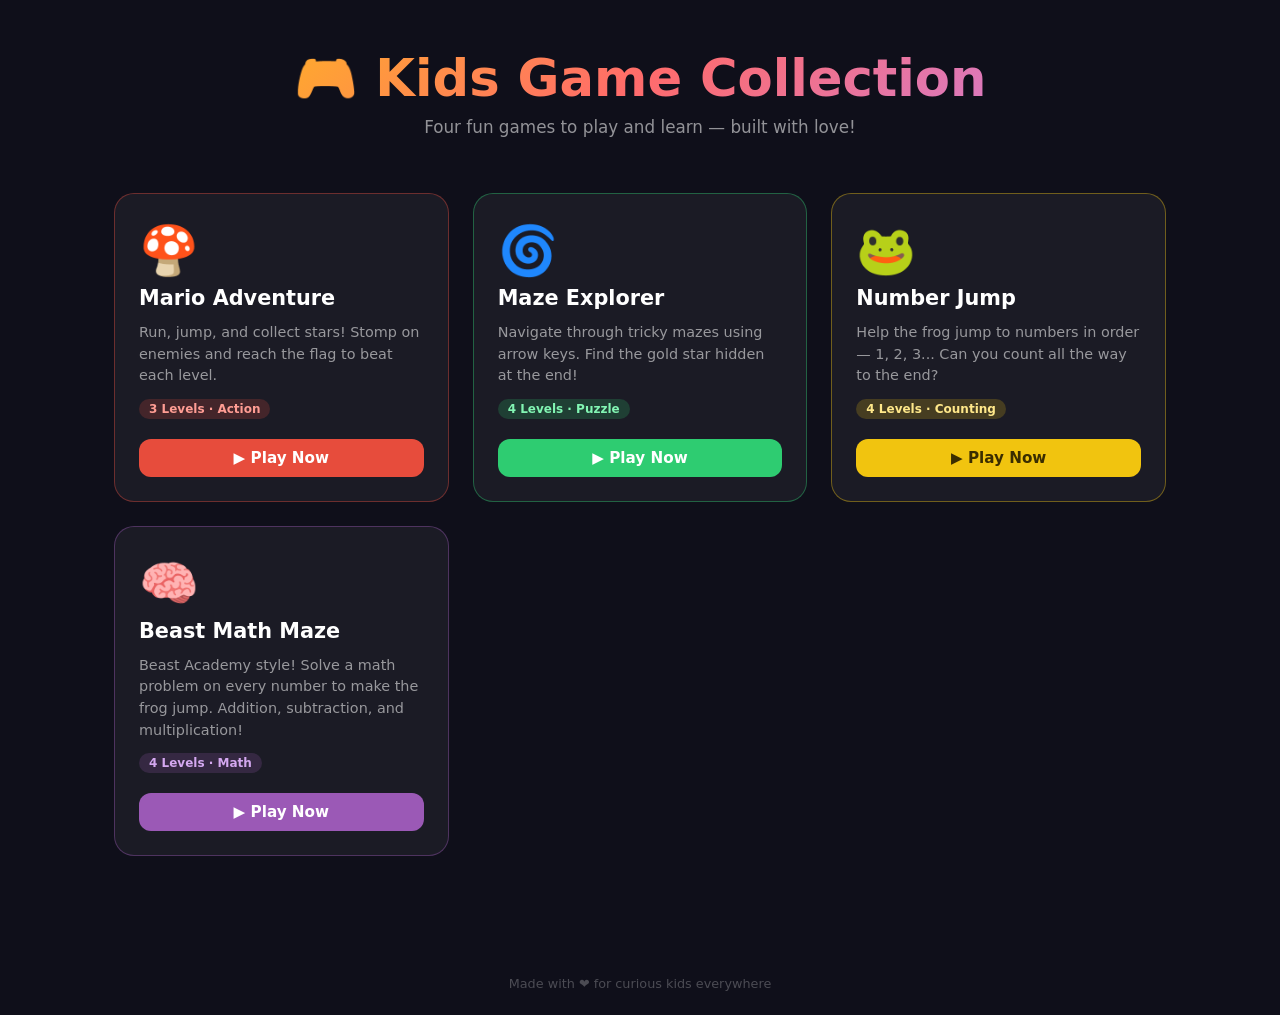
==== index.html @ bf74cb50 "Initial commit: kids games collection Add landing page with four browser-based games for kids: maze " ====
<!DOCTYPE html>
<html lang="en">
<head>
<meta charset="UTF-8">
<meta name="viewport" content="width=device-width, initial-scale=1.0">
<title>🎮 Kids Game Collection</title>
<link rel="stylesheet" href="style.css">
</head>
<body>

<header class="site-header">
  <h1>🎮 Kids Game Collection</h1>
  <p>Four fun games to play and learn — built with love!</p>
</header>

<main class="game-grid">

  <a href="games/mario.html" class="game-card card-mario">
    <div class="icon">🍄</div>
    <h2>Mario Adventure</h2>
    <p>Run, jump, and collect stars! Stomp on enemies and reach the flag to beat each level.</p>
    <span class="badge">3 Levels · Action</span>
    <span class="play-btn">▶ Play Now</span>
  </a>

  <a href="games/maze.html" class="game-card card-maze">
    <div class="icon">🌀</div>
    <h2>Maze Explorer</h2>
    <p>Navigate through tricky mazes using arrow keys. Find the gold star hidden at the end!</p>
    <span class="badge">4 Levels · Puzzle</span>
    <span class="play-btn">▶ Play Now</span>
  </a>

  <a href="games/number-maze.html" class="game-card card-number">
    <div class="icon">🐸</div>
    <h2>Number Jump</h2>
    <p>Help the frog jump to numbers in order — 1, 2, 3... Can you count all the way to the end?</p>
    <span class="badge">4 Levels · Counting</span>
    <span class="play-btn">▶ Play Now</span>
  </a>

  <a href="games/beast-maze.html" class="game-card card-beast">
    <div class="icon">🧠</div>
    <h2>Beast Math Maze</h2>
    <p>Beast Academy style! Solve a math problem on every number to make the frog jump. Addition, subtraction, and multiplication!</p>
    <span class="badge">4 Levels · Math</span>
    <span class="play-btn">▶ Play Now</span>
  </a>

</main>

<footer class="site-footer">
  Made with ❤️ for curious kids everywhere
</footer>

</body>
</html>
---- style.css ----
* { box-sizing: border-box; margin: 0; padding: 0; }

body {
  background: #0f0f1a;
  font-family: 'Segoe UI', system-ui, sans-serif;
  color: #fff;
  min-height: 100vh;
}

a { text-decoration: none; color: inherit; }

/* ── Header ── */
.site-header {
  text-align: center;
  padding: 3rem 1rem 1.5rem;
}
.site-header h1 {
  font-size: clamp(2rem, 5vw, 3.2rem);
  font-weight: 800;
  background: linear-gradient(135deg, #FFD700 0%, #FF6B6B 50%, #C084FC 100%);
  -webkit-background-clip: text;
  -webkit-text-fill-color: transparent;
  background-clip: text;
  margin-bottom: 0.5rem;
}
.site-header p {
  color: rgba(255,255,255,0.55);
  font-size: 1.05rem;
}

/* ── Game grid ── */
.game-grid {
  display: grid;
  grid-template-columns: repeat(auto-fit, minmax(260px, 1fr));
  gap: 1.5rem;
  max-width: 1100px;
  margin: 2rem auto;
  padding: 0 1.5rem 4rem;
}

.game-card {
  background: rgba(255,255,255,0.05);
  border: 1px solid rgba(255,255,255,0.1);
  border-radius: 20px;
  padding: 2rem 1.5rem 1.5rem;
  display: flex;
  flex-direction: column;
  gap: 0.75rem;
  transition: transform 0.2s, border-color 0.2s, background 0.2s;
  cursor: pointer;
}
.game-card:hover {
  transform: translateY(-4px);
  border-color: rgba(255,255,255,0.25);
  background: rgba(255,255,255,0.09);
}
.game-card .icon {
  font-size: 3rem;
  line-height: 1;
}
.game-card h2 {
  font-size: 1.3rem;
  font-weight: 700;
}
.game-card p {
  font-size: 0.9rem;
  color: rgba(255,255,255,0.55);
  line-height: 1.5;
  flex: 1;
}
.game-card .badge {
  display: inline-block;
  font-size: 0.75rem;
  font-weight: 600;
  padding: 3px 10px;
  border-radius: 20px;
  width: fit-content;
}
.game-card .play-btn {
  display: inline-block;
  margin-top: 0.5rem;
  padding: 10px 24px;
  border-radius: 12px;
  font-weight: 700;
  font-size: 0.95rem;
  text-align: center;
  transition: opacity 0.15s, transform 0.1s;
}
.game-card .play-btn:hover { opacity: 0.85; transform: scale(0.98); }

/* card accent colours */
.card-mario  { border-color: rgba(231,76,60,0.4);   }
.card-mario  .play-btn { background: #E74C3C; color: #fff; }
.card-mario  .badge { background: rgba(231,76,60,0.2); color: #ff9d94; }

.card-maze   { border-color: rgba(46,204,113,0.4);  }
.card-maze   .play-btn { background: #2ECC71; color: #fff; }
.card-maze   .badge { background: rgba(46,204,113,0.2); color: #82f5b3; }

.card-number { border-color: rgba(241,196,15,0.4);  }
.card-number .play-btn { background: #F1C40F; color: #3a2d00; }
.card-number .badge { background: rgba(241,196,15,0.2); color: #ffe88a; }

.card-beast  { border-color: rgba(155,89,182,0.4);  }
.card-beast  .play-btn { background: #9B59B6; color: #fff; }
.card-beast  .badge { background: rgba(155,89,182,0.2); color: #d4a8f0; }

/* ── In-game back button ── */
.back-btn {
  display: inline-flex;
  align-items: center;
  gap: 6px;
  padding: 8px 16px;
  background: rgba(255,255,255,0.1);
  border: 1px solid rgba(255,255,255,0.15);
  border-radius: 10px;
  font-size: 0.85rem;
  font-weight: 600;
  color: rgba(255,255,255,0.8);
  cursor: pointer;
  transition: background 0.15s;
  text-decoration: none;
}
.back-btn:hover { background: rgba(255,255,255,0.18); }

.game-header {
  display: flex;
  align-items: center;
  gap: 1rem;
  padding: 1rem 1.5rem;
}
.game-header h1 {
  font-size: 1.2rem;
  font-weight: 700;
  color: #FFD700;
}

/* ── Footer ── */
.site-footer {
  text-align: center;
  padding: 1.5rem;
  color: rgba(255,255,255,0.25);
  font-size: 0.8rem;
}
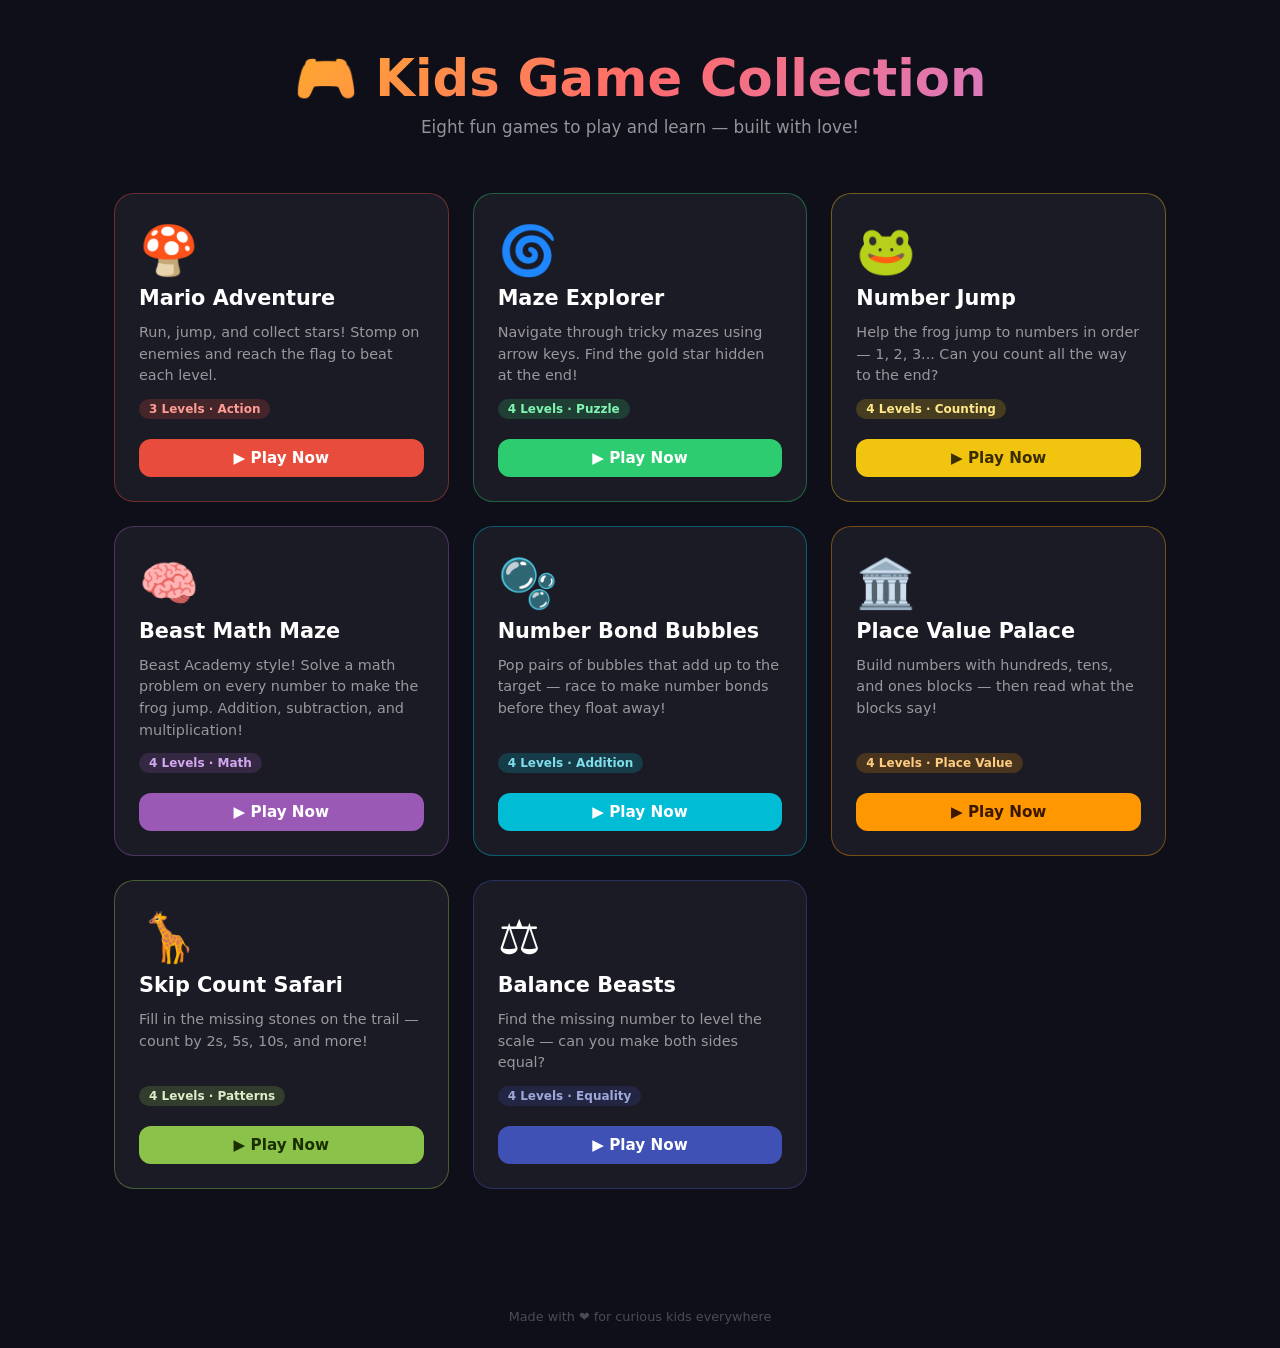
==== commit 92511b89: "Add 4 Beast Academy math games for grades 1-2 Number Bond Bubbles, Place Value Palace, Skip Count Sa" ====
--- a/index.html
+++ b/index.html
@@ -10,7 +10,7 @@
 
 <header class="site-header">
   <h1>🎮 Kids Game Collection</h1>
-  <p>Four fun games to play and learn — built with love!</p>
+  <p>Eight fun games to play and learn — built with love!</p>
 </header>
 
 <main class="game-grid">
@@ -47,6 +47,38 @@
     <span class="play-btn">▶ Play Now</span>
   </a>
 
+  <a href="games/number-bond.html" class="game-card card-bond">
+    <div class="icon">🫧</div>
+    <h2>Number Bond Bubbles</h2>
+    <p>Pop pairs of bubbles that add up to the target — race to make number bonds before they float away!</p>
+    <span class="badge">4 Levels · Addition</span>
+    <span class="play-btn">▶ Play Now</span>
+  </a>
+
+  <a href="games/place-value.html" class="game-card card-palace">
+    <div class="icon">🏛️</div>
+    <h2>Place Value Palace</h2>
+    <p>Build numbers with hundreds, tens, and ones blocks — then read what the blocks say!</p>
+    <span class="badge">4 Levels · Place Value</span>
+    <span class="play-btn">▶ Play Now</span>
+  </a>
+
+  <a href="games/skip-count.html" class="game-card card-safari">
+    <div class="icon">🦒</div>
+    <h2>Skip Count Safari</h2>
+    <p>Fill in the missing stones on the trail — count by 2s, 5s, 10s, and more!</p>
+    <span class="badge">4 Levels · Patterns</span>
+    <span class="play-btn">▶ Play Now</span>
+  </a>
+
+  <a href="games/balance-beasts.html" class="game-card card-balance">
+    <div class="icon">⚖️</div>
+    <h2>Balance Beasts</h2>
+    <p>Find the missing number to level the scale — can you make both sides equal?</p>
+    <span class="badge">4 Levels · Equality</span>
+    <span class="play-btn">▶ Play Now</span>
+  </a>
+
 </main>
 
 <footer class="site-footer">
--- a/style.css
+++ b/style.css
@@ -105,6 +105,23 @@
 .card-beast  .play-btn { background: #9B59B6; color: #fff; }
 .card-beast  .badge { background: rgba(155,89,182,0.2); color: #d4a8f0; }
 
+/* Beast Academy new games */
+.card-bond    { border-color: rgba(0,188,212,0.4); }
+.card-bond    .play-btn { background: #00BCD4; color: #fff; }
+.card-bond    .badge    { background: rgba(0,188,212,0.2); color: #80DEEA; }
+
+.card-palace  { border-color: rgba(255,152,0,0.4); }
+.card-palace  .play-btn { background: #FF9800; color: #3a1800; }
+.card-palace  .badge    { background: rgba(255,152,0,0.2); color: #FFCC80; }
+
+.card-safari  { border-color: rgba(139,195,74,0.4); }
+.card-safari  .play-btn { background: #8BC34A; color: #1a2e00; }
+.card-safari  .badge    { background: rgba(139,195,74,0.2); color: #DCEDC8; }
+
+.card-balance { border-color: rgba(63,81,181,0.4); }
+.card-balance .play-btn { background: #3F51B5; color: #fff; }
+.card-balance .badge    { background: rgba(63,81,181,0.2); color: #9FA8DA; }
+
 /* ── In-game back button ── */
 .back-btn {
   display: inline-flex;
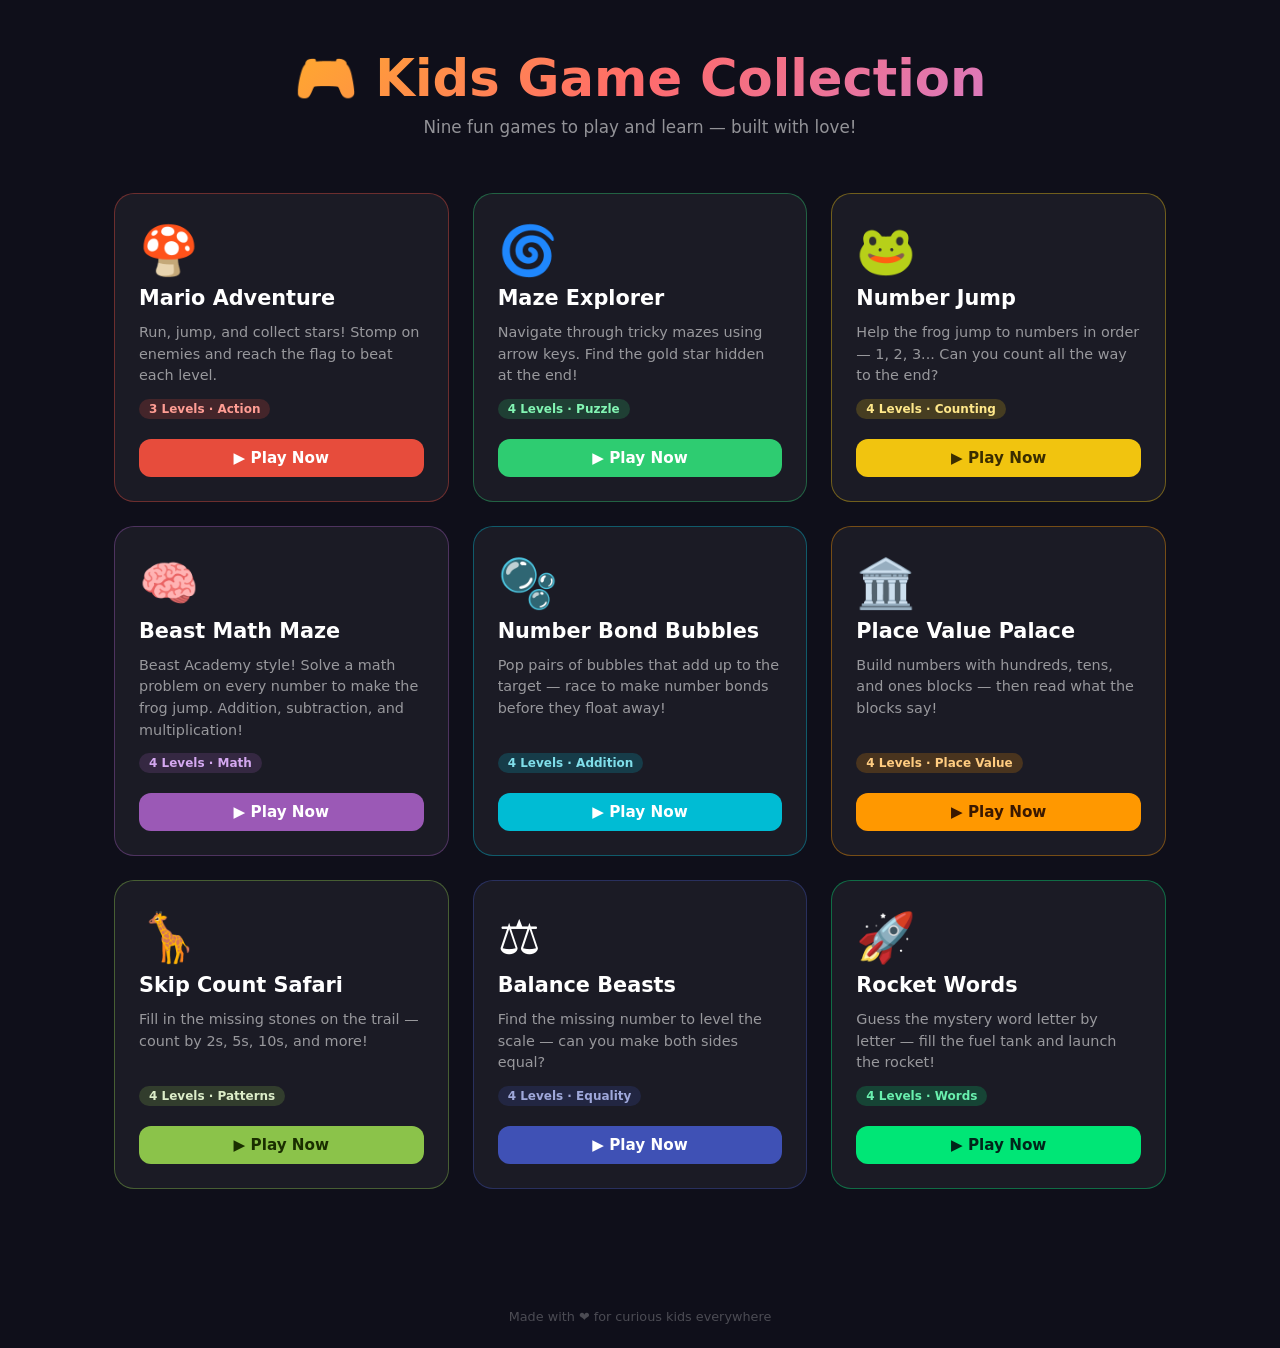
==== commit b33b0a51: "Add Rocket Words hangman-style alphabet game Word-guessing game with rocket animations, fuel gauge, " ====
--- a/index.html
+++ b/index.html
@@ -10,7 +10,7 @@
 
 <header class="site-header">
   <h1>🎮 Kids Game Collection</h1>
-  <p>Eight fun games to play and learn — built with love!</p>
+  <p>Nine fun games to play and learn — built with love!</p>
 </header>
 
 <main class="game-grid">
@@ -79,6 +79,14 @@
     <span class="play-btn">▶ Play Now</span>
   </a>
 
+  <a href="games/rocket-words.html" class="game-card card-rocket">
+    <div class="icon">🚀</div>
+    <h2>Rocket Words</h2>
+    <p>Guess the mystery word letter by letter — fill the fuel tank and launch the rocket!</p>
+    <span class="badge">4 Levels · Words</span>
+    <span class="play-btn">▶ Play Now</span>
+  </a>
+
 </main>
 
 <footer class="site-footer">
--- a/style.css
+++ b/style.css
@@ -122,6 +122,11 @@
 .card-balance .play-btn { background: #3F51B5; color: #fff; }
 .card-balance .badge    { background: rgba(63,81,181,0.2); color: #9FA8DA; }
 
+/* Rocket Words — teal/space */
+.card-rocket  { border-color: rgba(0,230,118,0.4); }
+.card-rocket  .play-btn { background: #00E676; color: #00251a; }
+.card-rocket  .badge    { background: rgba(0,230,118,0.2); color: #69F0AE; }
+
 /* ── In-game back button ── */
 .back-btn {
   display: inline-flex;
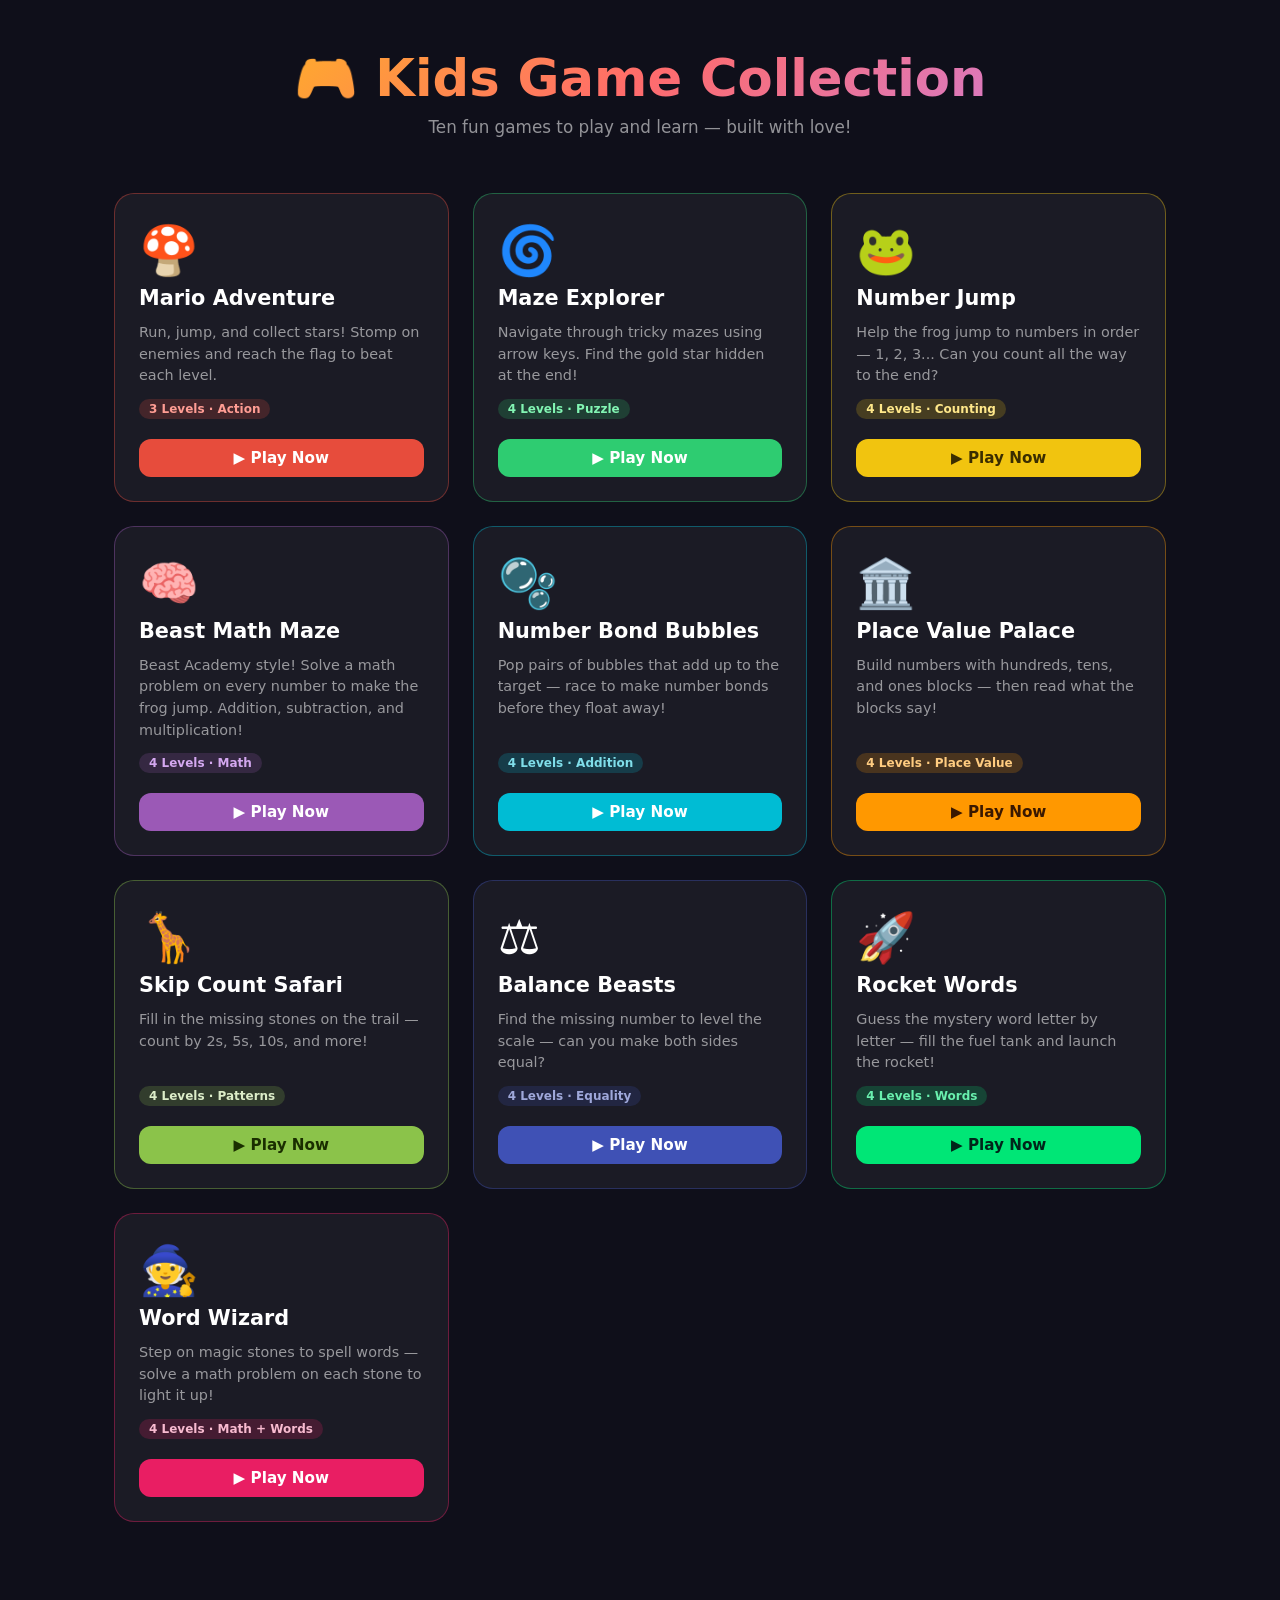
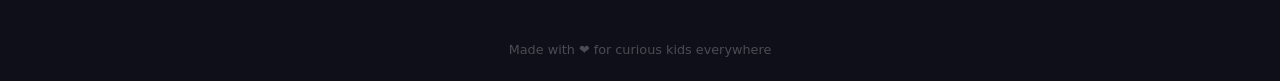
==== commit b1abc2eb: "Add Word Wizard math+spelling game Spell-a-word path game where each letter-stone has a math equatio" ====
--- a/index.html
+++ b/index.html
@@ -10,7 +10,7 @@
 
 <header class="site-header">
   <h1>🎮 Kids Game Collection</h1>
-  <p>Nine fun games to play and learn — built with love!</p>
+  <p>Ten fun games to play and learn — built with love!</p>
 </header>
 
 <main class="game-grid">
@@ -87,6 +87,14 @@
     <span class="play-btn">▶ Play Now</span>
   </a>
 
+  <a href="games/word-wizard.html" class="game-card card-wizard">
+    <div class="icon">🧙</div>
+    <h2>Word Wizard</h2>
+    <p>Step on magic stones to spell words — solve a math problem on each stone to light it up!</p>
+    <span class="badge">4 Levels · Math + Words</span>
+    <span class="play-btn">▶ Play Now</span>
+  </a>
+
 </main>
 
 <footer class="site-footer">
--- a/style.css
+++ b/style.css
@@ -127,6 +127,11 @@
 .card-rocket  .play-btn { background: #00E676; color: #00251a; }
 .card-rocket  .badge    { background: rgba(0,230,118,0.2); color: #69F0AE; }
 
+/* Word Wizard — magenta/magic */
+.card-wizard  { border-color: rgba(233,30,99,0.4); }
+.card-wizard  .play-btn { background: #E91E63; color: #fff; }
+.card-wizard  .badge    { background: rgba(233,30,99,0.2); color: #F8BBD0; }
+
 /* ── In-game back button ── */
 .back-btn {
   display: inline-flex;
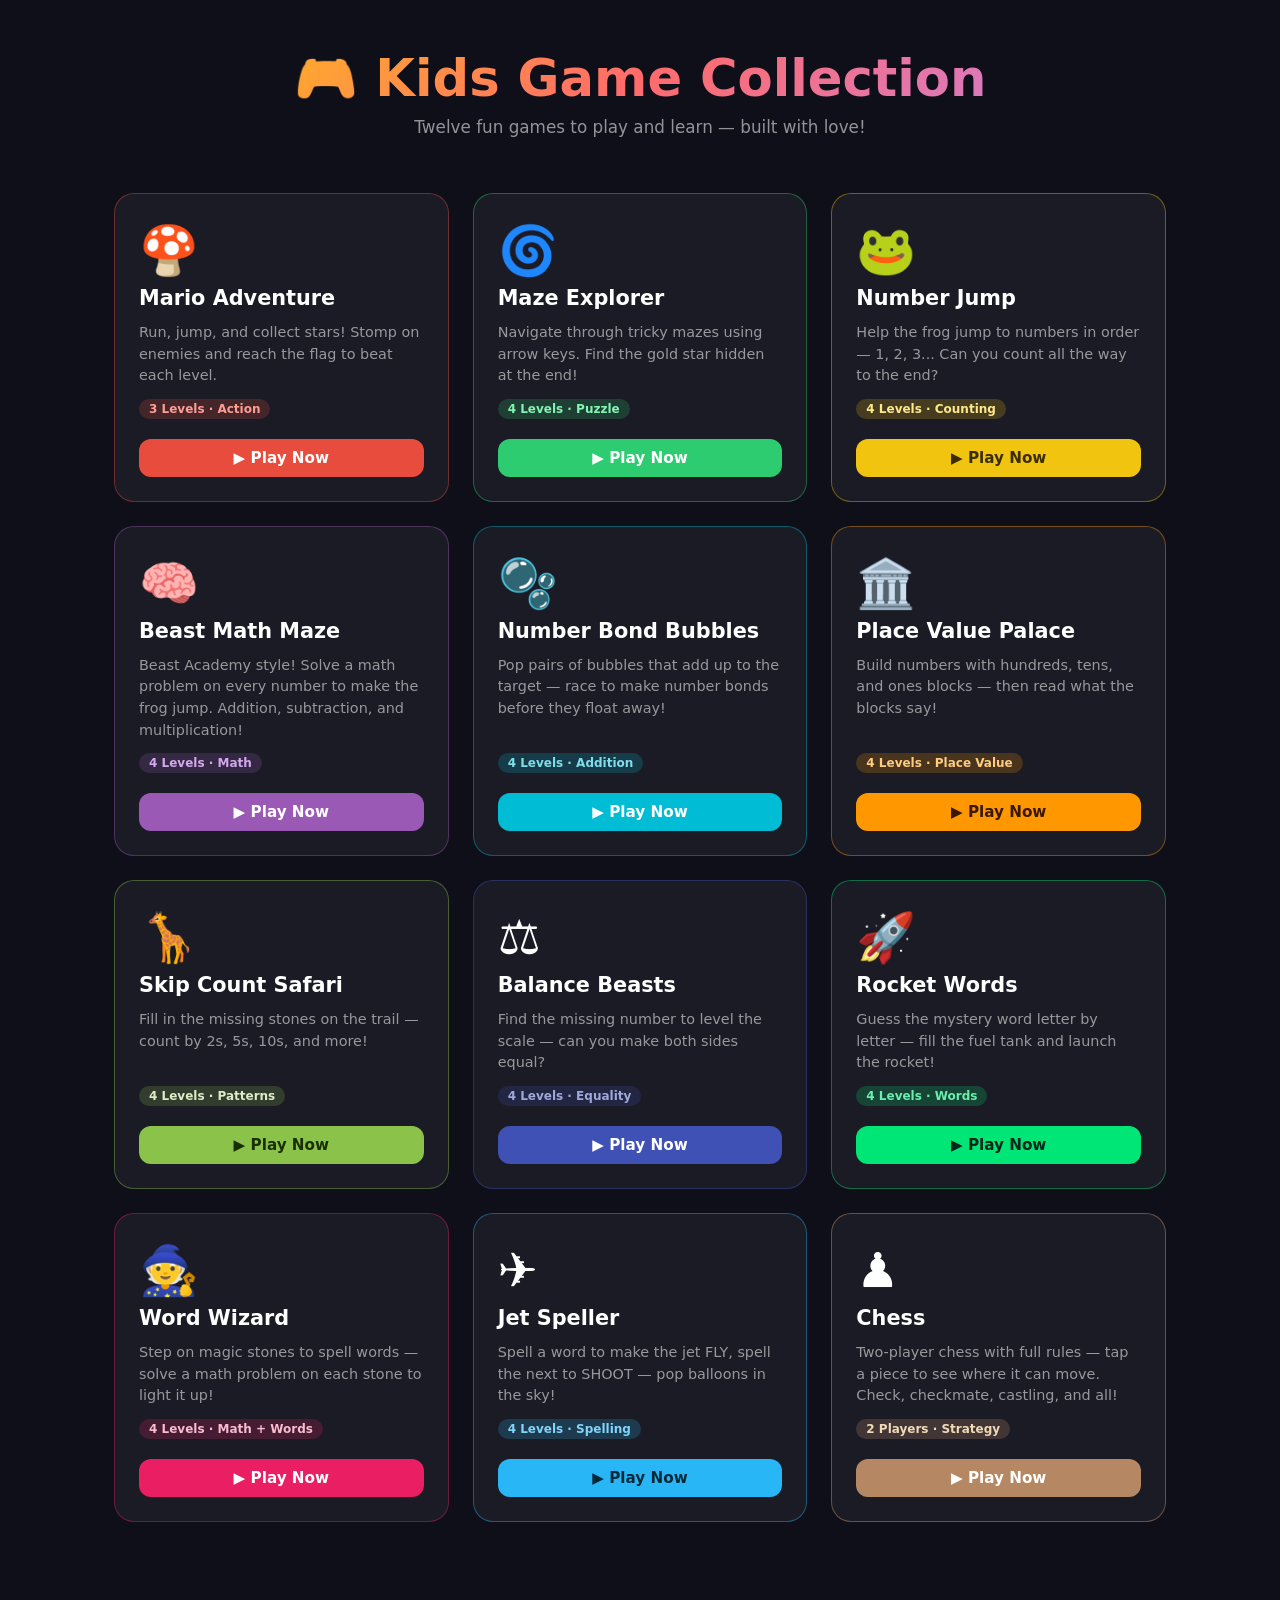
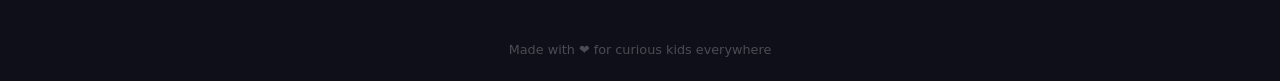
==== commit ad4fd755: "Add Jet Speller spelling game (and commit pending Chess game) Jet Speller: spell a word to make the " ====
--- a/index.html
+++ b/index.html
@@ -10,7 +10,7 @@
 
 <header class="site-header">
   <h1>🎮 Kids Game Collection</h1>
-  <p>Ten fun games to play and learn — built with love!</p>
+  <p>Twelve fun games to play and learn — built with love!</p>
 </header>
 
 <main class="game-grid">
@@ -95,6 +95,22 @@
     <span class="play-btn">▶ Play Now</span>
   </a>
 
+  <a href="games/jet-speller.html" class="game-card card-jet">
+    <div class="icon">✈️</div>
+    <h2>Jet Speller</h2>
+    <p>Spell a word to make the jet FLY, spell the next to SHOOT — pop balloons in the sky!</p>
+    <span class="badge">4 Levels · Spelling</span>
+    <span class="play-btn">▶ Play Now</span>
+  </a>
+
+  <a href="games/chess.html" class="game-card card-chess">
+    <div class="icon">♟️</div>
+    <h2>Chess</h2>
+    <p>Two-player chess with full rules — tap a piece to see where it can move. Check, checkmate, castling, and all!</p>
+    <span class="badge">2 Players · Strategy</span>
+    <span class="play-btn">▶ Play Now</span>
+  </a>
+
 </main>
 
 <footer class="site-footer">
--- a/style.css
+++ b/style.css
@@ -132,6 +132,16 @@
 .card-wizard  .play-btn { background: #E91E63; color: #fff; }
 .card-wizard  .badge    { background: rgba(233,30,99,0.2); color: #F8BBD0; }
 
+/* Jet Speller — sky blue */
+.card-jet     { border-color: rgba(41,182,246,0.4); }
+.card-jet     .play-btn { background: #29B6F6; color: #002a3a; }
+.card-jet     .badge    { background: rgba(41,182,246,0.2); color: #81D4FA; }
+
+/* Chess — wood/marble */
+.card-chess   { border-color: rgba(181,136,99,0.5); }
+.card-chess   .play-btn { background: #B58863; color: #fff; }
+.card-chess   .badge    { background: rgba(181,136,99,0.25); color: #F0D9B5; }
+
 /* ── In-game back button ── */
 .back-btn {
   display: inline-flex;
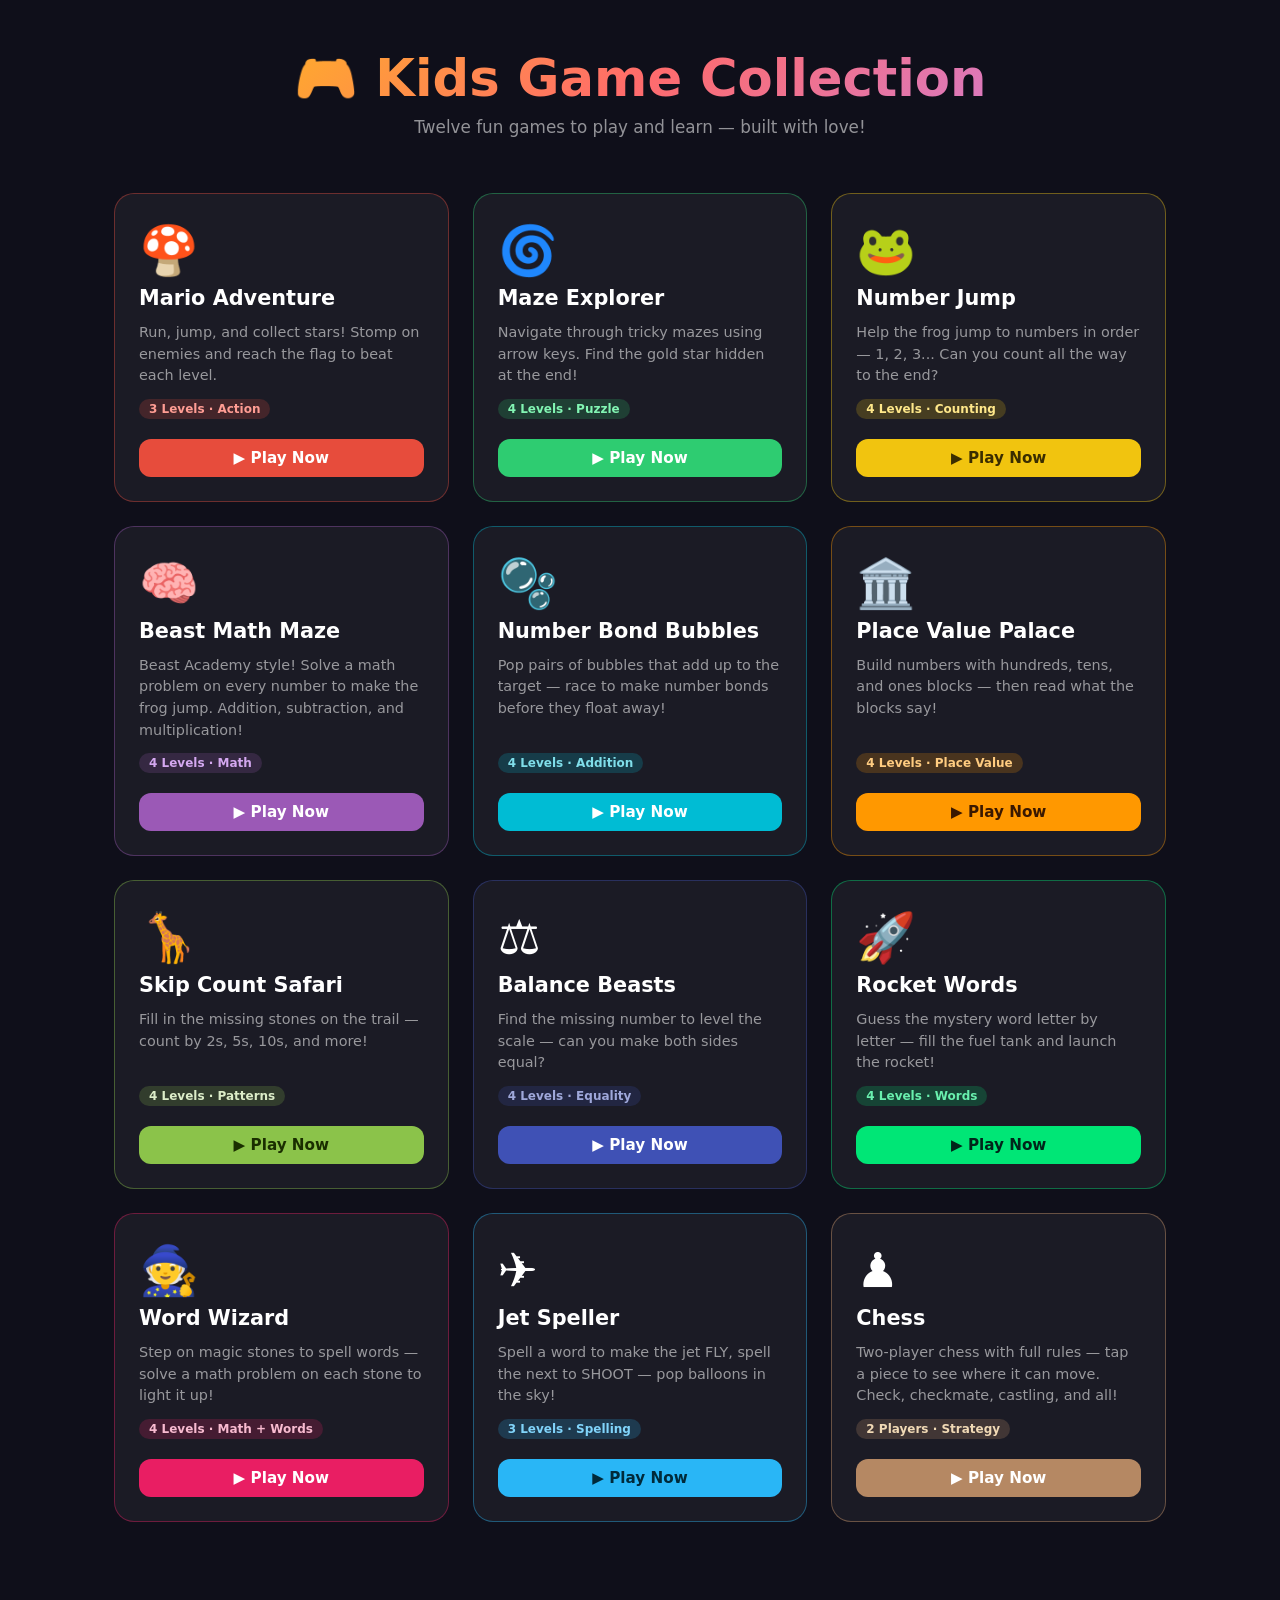
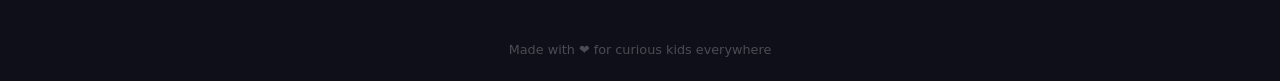
==== commit 977a64b2: "Jet Speller: ramp word length 3 → 4 → 5 letters by level Level 1 is all 3-letter words, level 2 all " ====
--- a/index.html
+++ b/index.html
@@ -99,7 +99,7 @@
     <div class="icon">✈️</div>
     <h2>Jet Speller</h2>
     <p>Spell a word to make the jet FLY, spell the next to SHOOT — pop balloons in the sky!</p>
-    <span class="badge">4 Levels · Spelling</span>
+    <span class="badge">3 Levels · Spelling</span>
     <span class="play-btn">▶ Play Now</span>
   </a>
 
